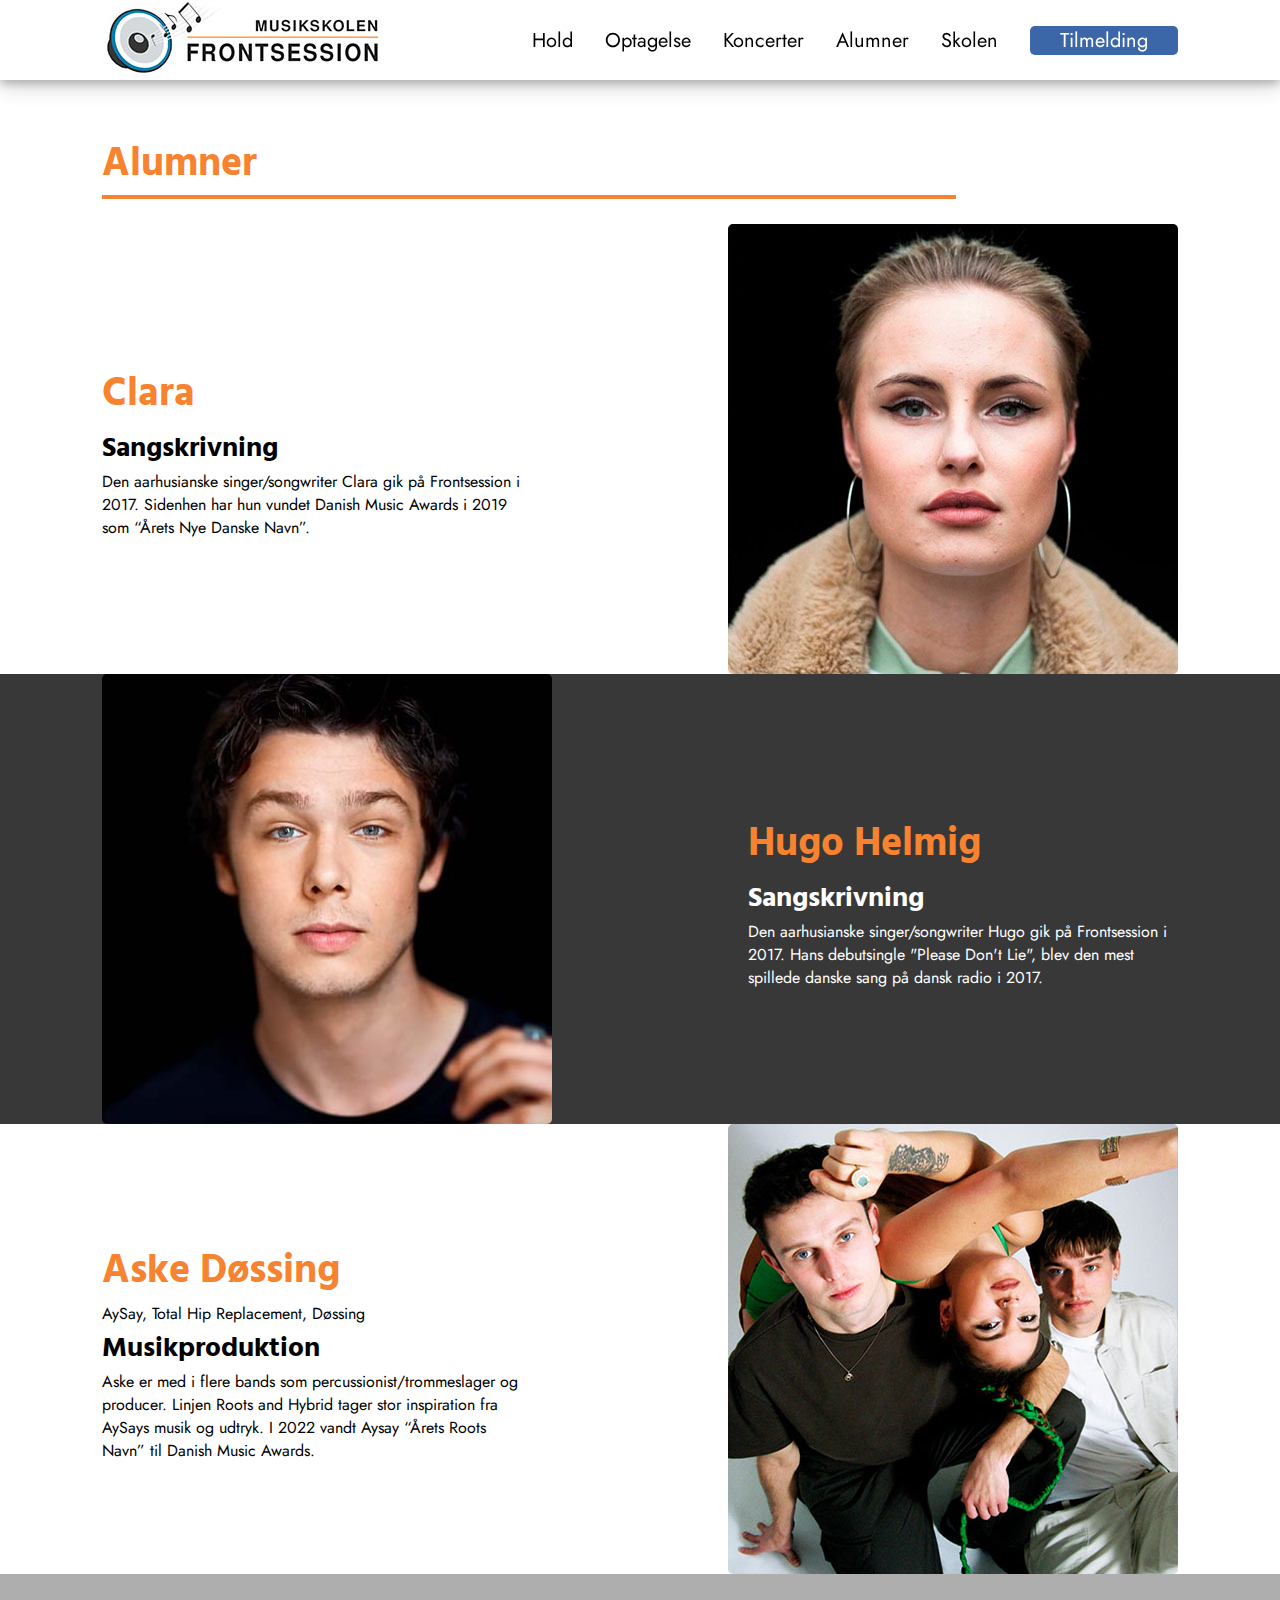
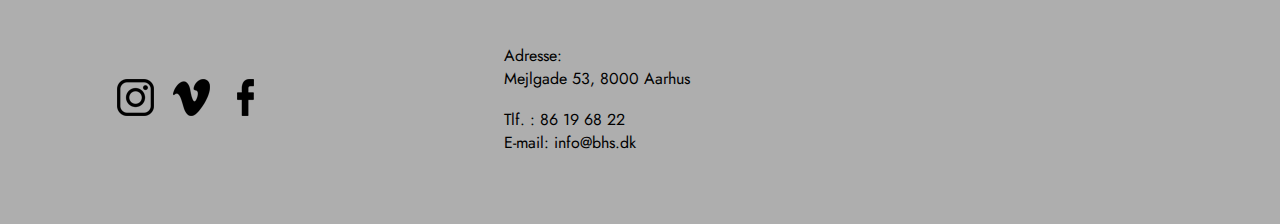
==== alumner.html @ 5cedc937 "Updatered alle billede "alt" navne" ====
<!DOCTYPE html>
<html lang="en">
<head>
    <meta charset="UTF-8">
    <meta http-equiv="X-UA-Compatible" content="IE=edge">
    <meta name="viewport" content="width=device-width, initial-scale=1.0">
    <title>Frontsession | Alumner</title>
    <link rel="stylesheet" href="styles.css">
    <link rel="stylesheet" href="stylesresponsive.css">
</head>
<body>
    <header>
        <!-- Computer header -->
        <div id="pcheader">
            <a href="index.html"><img class="logo" src="images/frontsession-logo-computer.jpg" alt="frontsession-logo-computer"></a>
            <nav>
                <a href="hold.html">Hold</a>
                <a href="optagelse.html">Optagelse</a>
                <a href="#">Koncerter</a>
                <a href="alumner.html">Alumner</a>
                <a href="skolen.html">Skolen</a>
                <a id="tilmeld" href="#">Tilmelding</a>
            </nav>
        </div>


        <!-- Mobil header -->
        
        <div id="mobilheader">
            <img src="images/frontsession-logo-mobil.jpg" alt="frontsession-logo-mobil">
            <a href="#"><img src="images/icons8-menu-rounded-50.png" alt="burger menu"></a>
        </div> 
    
    </header>

<main>
    <div class="overskrift">
        <h1>Alumner </h1>
        <div class="linje"></div>
    </div>

    <div class="alumner">
        <section class="tokolonner">
            <div class="text">
                <h2>Clara</h2>
                <h3>Sangskrivning</h3>
                <p>Den aarhusianske singer/songwriter Clara gik på Frontsession i 2017. Sidenhen har hun vundet Danish Music Awards i 2019 som “Årets Nye Danske Navn”.  </p>
            </div>

            <div class="image">
                <img class="bigpicnyheder" src="images/clara-frontsession.png" alt="Clara, Alumner fra Frontsession">
                <img class="medpicnyheder" src="images/clara-frontsession-medium.jpg" alt="Clara, Alumner fra Frontsession">
                <img class="smallpicnyheder" src="images/clara-frontsession-mobil.jpg" alt="Clara, Alumner fra Frontsession">
            </div>
        </section>


        <div class="bbgc">
            <section class="tokolonner">
                <div class="image">
                    <img class="bigpicnyheder" src="images/hugo-helmig-frontsession.png" alt="Hugo Helmig, Alumner fra Frontsession">
                    <img class="medpicnyheder" src="images/hugo-helmig-frontsession-medium.jpg" alt="Hugo Helmig, Alumner fra Frontsession">
                    <img class="smallpicnyheder" src="images/hugo-helmig-frontsession-mobil.jpg" alt="Hugo Helmig, Alumner fra Frontsession">
                </div>
                    
                <div class="text">
                    <h2>Hugo Helmig</h2>
                    <h3 id="hvid">Sangskrivning</h3>
                    <p>Den aarhusianske singer/songwriter Hugo gik på Frontsession i 2017. Hans debutsingle "Please Don't Lie", blev den mest spillede danske sang på dansk radio i 2017.</p>
                </div>
            </section>
        </div>


        <section class="tokolonner">
            <div class="text">
                <h2>Aske Døssing</h2>
                <p class="bandname">AySay, Total Hip Replacement, Døssing</p>
                <h3>Musikproduktion</h3>
                <p>Aske er med i flere bands som percussionist/trommeslager og producer. Linjen Roots and Hybrid tager stor inspiration fra AySays musik og udtryk. I 2022 vandt Aysay “Årets Roots Navn” til Danish Music Awards. </p>
            </div>

            <div class="image">
                <img class="bigpicnyheder" src="images/aske-døssing-frontsession.png" alt="Aske Døssing, Alumner fra Frontsession">
                <img class="medpicnyheder" src="images/aske-døssing-frontsession-medium.jpg" alt="Aske Døssing, Alumner fra Frontsession">
                <img class="smallpicnyheder" src="images/aske-døssing-frontsession-mobil.jpg" alt="Aske Døssing, Alumner fra Frontsession">
            </div>
        </section>
    </div>
</main>


<footer>
    <div class="trekolonner">
        <div>
            <a href="https://www.instagram.com/frontsession/?hl=en"><img src="images/instagram-logo.png" alt="Instagram"></a>
            <a href="https://vimeo.com/frontsession"><img src="images/vimeo-logo.png" alt="Vimoe"></a>
            <a href="https://www.facebook.com/frontsession/"><img src="images/facebook-logo.png" alt="Facebook"></a>
        </div>

        <div>
            <p>Adresse:</p>
            <p>Mejlgade 53, 8000 Aarhus</p>
            <br>
            <p>Tlf. : 86 19 68 22</p>
            <p>E-mail: info@bhs.dk</p>
        </div>

        <iframe src="https://www.google.com/maps/embed?pb=!1m18!1m12!1m3!1d2221.8342094801865!2d10.210678015946437!3d56.1599710806643!2m3!1f0!2f0!3f0!3m2!1i1024!2i768!4f13.1!3m3!1m2!1s0x464c3f97ae6e2883%3A0xd921f442997b44da!2sMusikskolen%20Frontsession!5e0!3m2!1sen!2sdk!4v1682060951171!5m2!1sen!2sdk" width="250" height="250" style="border:0;" allowfullscreen="" loading="lazy" referrerpolicy="no-referrer-when-downgrade"></iframe>
    </div>
</footer>
</body>
</html>
---- styles.css ----
@import url('https://fonts.googleapis.com/css2?family=Hind+Siliguri&family=Jost&display=swap');
*{
    padding: 0%;
    margin: 0%;
}


/******************************************** Header ********************************************/
header{
    width: 100%;
    display: flex;
    flex-direction: column;

    justify-content: center;

    background-color: white;
    box-shadow: 0 4px 8px 0 rgba(0, 0, 0, 0.2), 0 6px 20px 0 rgba(0, 0, 0, 0.19);
    position: fixed;
    top: 0;
    left: 0;
    z-index: 10000;
}

nav{
    display: flex;
    justify-content: space-between;
}

nav a{
    color: black; 
    font-family: 'Jost', sans-serif;
    text-decoration: none;
}

/******************************************** Landing ********************************************/

.landing{
    background-repeat: no-repeat;
    background-position: center;
    background-size: cover;
}

h1{
    font-family: 'Hind Siliguri', sans-serif;
}
h2{
    font-family: 'Hind Siliguri', sans-serif;
}
h3{
    color: #f78230;
    font-family: 'Hind Siliguri', sans-serif;
}
h4{
    font-family: 'Hind Siliguri', sans-serif;
}
p{
    font-family: 'Jost', sans-serif;

}

.landing .firekolonner section h3{
    font-family: 'Hind Siliguri', sans-serif;
}

.landing  .firekolonner section p{
    font-family: 'Jost', sans-serif;
}

.linje{
    background-color: #f78230;
    height: 4px;
}

.landing .firekolonner section{
    border-radius: 5px;
    background-color: rgba(24, 95, 145, 0.74);

    display: flex;
    flex-direction: column;
    justify-content: center;
    align-items: center;

    color: white;
}

.landing .firekolonner section div{
    margin-top: 5px;
    margin-bottom: 5px;
}


/******************************************** Hold ********************************************/
#pic1{
    background-image: url(images/Roots-og-hybrid.png);
    background-position: center;
    background-repeat: no-repeat;
    background-size: cover;
    display: flex;
    flex-direction: column;
    justify-content: space-between;
}
#pic2{
    background-image: url(images/jazzroom.png);
    background-position: center;
    background-repeat: no-repeat;
    background-size: cover;
    display: flex;
    flex-direction: column;
    justify-content: space-between;

}
#pic3{
    background-image: url(images/rnb.png);
    background-position: center;
    background-repeat: no-repeat;
    background-size: cover;
    display: flex;
    flex-direction: column;
    justify-content: space-between;

}
#pic4{
    background-image: url(images/indie.png);
    background-position: center;
    background-repeat: no-repeat;
    background-size: cover;
    display: flex;
    flex-direction: column;
    justify-content: space-between;

}
#pic5{
    background-image: url(images/jazzbeats.png);
    background-position: center;
    background-repeat: no-repeat;
    background-size: cover;
    display: flex;
    flex-direction: column;
    justify-content: space-between;

}
#pic6{
    background-image: url(images/Musikproduktion.png);
    background-position: center;
    background-repeat: no-repeat;
    background-size: cover;
    display: flex;
    flex-direction: column;
    justify-content: space-between;
}

.layout {
    display: flex;
    justify-content: space-between;
    width: 84%;
    margin: auto;
    
}

.layout section{
    border-radius:5px;
}

.layout section div { 
    display: flex;
    justify-content: end;
    align-items: end;
}
.layout section div h3 {
    color: #f78230;
    text-decoration: underline; 
    font-family: 'Hind Siliguri', sans-serif;
    text-align: right;
}

.bodytext {
    width: 84%;
    margin: auto;
}

.hold{
    width:84%;
    display: flex;
    justify-content: space-between;
    align-items: center;
    margin:auto;
}

.hold section{
    width:50%;
}

/******************************************** Footer ********************************************/
footer{
    background-color: #AEAEAE;

}


/******************************************** Layout ********************************************/

.firekolonner{
    width:84%;
    margin: auto;
    display: flex;
    justify-content: space-between;
    align-items: center;
    
}
.trekolonner{
    width:84%;
    margin: auto;
    display: flex;
    justify-content: space-between;
    align-items: center;
}
.tokolonner{
    width:84%;
    margin: auto;
    display: flex;
    justify-content: space-between;
}
.tokolonner section{
    width: 45%;
}

.bbgc{
    background-color: #383838;
    color: #F78230;
}
.bbgc p{
    color: white;
}



.overskrift{
    padding-left: 8%;
    width:66.666%;
    color: #f78230;
}
.overskrift2{
    width:86.666%;
    color: #f78230;
}

.arrows{
    display: flex;
    width: 65%;
    justify-content: space-between;
    margin: auto;
}
.arrows p{
    color: #3b67a8;
}

img{
    border-radius: 5px;
}
iframe{
    border-radius: 5px;
}
a{
    text-decoration: none;
}

#video{
    display: flex;
    flex-direction: column;
    align-items: center;
    width: 84%;
    margin:auto;
}

#knap{
    background-color: #3b67a8;
    border-radius: 5px;

    color: white;
    font-family: 'Jost', sans-serif;
    text-decoration: none;

    margin: 50px 0px 50px 0px;
}

ul {
    padding-left: 25px;
    font-family: 'Jost', sans-serif;
    
}
#tm{
    color: white;
    text-decoration: underline;
}
.feed{
    margin: auto;
    display: flex;
    justify-content: space-between;
    align-items: center;
}

p a {
    text-decoration: underline;
    color: white;
}

/******************************************** alumner ********************************************/

/* Main styles */


.alumner h2 {
	color: #f78230;
}
.alumner h3 {
	color: black;
}
#hvid{
    color: white;
}
#bandname{
    color: #f78230;
}

.alumner section{
    display:flex;
    justify-content: space-between;
    align-items: center;
}
/*********** Undervisere **********/
.undervisere{
    width: 84%;
    margin: auto;
}
---- stylesresponsive.css ----
/* Computer */
@media screen and (min-width:1450px){
    
    .spacetop{
        padding-top: 75px;
    }
    .spacebottom{
        padding-bottom: 75px;
    }
    footer a{
        margin-left:15px;
    }
    #insta{
        width:38px;
        height: 38px;
    }
    .overskrift2{
        margin-bottom:25px;
    }
    #bandname{
        margin-bottom: 50px;
    }
    .name{
        margin-bottom: 35px;
    }
    .overskrift{
        padding-top:50px;
        padding-bottom: 25px;
    }




    /* Header */
    main{
        margin-top: 100px;
    }

    #pcheader{
        display: flex;
        justify-content: space-between;
        align-items: center;
        margin: auto;
    }
    #mobilheader{
        display: none;
    }
    header{
        height:100px;
    }

    #tilmeld{
        background-color: #3b67a8;
        color: white;
        padding: 10px 30px 10px 30px;
        border-radius:5px;
    }

    nav{
        width: 50%;
        align-items: center;
    }
    nav a{
        font-size: 24px;
    }

    #pcheader{
        width: 84%;
    }



    /* Landing */
    .landing{
    height: 550px;
    }

    h1{
        font-size: 48px;
    }
    h2{
        font-size: 48px;
    }
    h3{
        font-size: 36px;
    }
    h4{
        font-size: 36px;
    }
    p{
        font-size: 24px;
    }

    .landing .firekolonner a section h3{
        font-size: 36px;
    }

    .landing  .firekolonner a section p{
        font-size: 24pt;
    }

    .landing .firekolonner a section{
        height: 400px;
        width: 300px;
    }
    
    .landing .firekolonner a section div{
        width: 250px;
    }

    .landing{
        background-image: url(images/339776320_598823578856700_3778013078219898664_n.jpg);
    }
    .landing .firekolonner{
        height: 550px;
    }



    /* Hold */
    .layout section{
        width: 400px;
        height:400px;
        
    }

    .layout section div { 
        width: 380px;
        height: 380px;
    }

    .layout section div h3 {
        font-size: 36px;
    }


    /* Instagram */
    .feed{
        width:65%;
    }
    .arrows p{
        font-size: 24px;
        transform: scale(2);
        padding-top: 10px;
        padding-bottom: 13px;
    }
    


    /* styling */
    #knap{
        padding: 20px 50px 20px 50px;

        font-size: 24px;
    }

    ul{
        font-size: 24px;
    }

    /* Alumner */
    
    .text{
        width: 40%;
    }

    /* Nyheder */
    .trekolonner section{
        width: 400px;
        }

    .bigpicnyheder{
        display: block;
    }
    .medpicnyheder{
        display: none;
    }
    .smallpicnyheder{
        display: none;
    }
}

@media screen and (max-width:1450px){
    .spacetop{
        padding-top: 75px;
    }
    .spacebottom{
        padding-bottom: 75px;
    }
    footer a{
        margin-left:15px;
    }
    #insta{
        width:38px;
        height: 38px;
    }
    .overskrift2{
        margin-bottom:25px;
    }
    #bandname{
        margin-bottom: 50px;
    }
    .name{
        margin-bottom: 35px;
    }
    .overskrift{
        padding-top:50px;
        padding-bottom: 25px;
    }

    /* Header */
    main{
        margin-top: 80px;
    }

    #pcheader{
        display: flex;
        justify-content: space-between;
        align-items: center;
        margin: auto;
    }
    #mobilheader{
        display: none;
    }
    header{
        height:80px;
    }

    #tilmeld{
        background-color: #3b67a8;
        color: white;
        padding: 0px 30px 0px 30px;
        border-radius:5px;
    }
    

    nav{
        width: 60%;
    }
    nav a{
        font-size: 20px;
    }

    #pcheader{
        width: 84%;
    }

/*********** Landing **********/

    h1{
        font-size: 40px;
    }
    h2{
        font-size: 40px;
    }
    h3{
        font-size: 28px;
    }
    h4{
        font-size: 28px;
    }
    p{
        font-size: 16px;
    }

    .landing .firekolonner a section h3{
        font-size: 28px;
    }

    .landing  .firekolonner a section p{
        font-size: 16pt;
    }

    .landing .firekolonner a section{
        height: 350px;
        width: 225px;
    }
    
    .landing .firekolonner a section div{
        width: 175px;
    }
    .landing{
        background-image: url(images/339776320_598823578856700_3778013078219898664_n.jpg);
    }

    .landing .firekolonner{
        height: 550px;
    }

    /* Nyheder */
    .trekolonner section{
        width: 300px;
        }

    /* Alumner */
    .bigpicnyheder{
        display: none;
    }

    .medpicnyheder{
        display: block;
    }

    .smallpicnyheder{
        display: none;
    }

    .text{
        width: 40%;
    }

    /* Instagram */
    .feed{
        width:75%;
    }

    .feed img{
        width:250px;
    }

    .arrows p{
        font-size: 16px;
        transform: scale(2);
        padding-top: 10px;
        padding-bottom: 13px;
    }

    .arrows{
        width: 75%;
    }
        
    /* Hold */
    .layout section{
        width: 300px;
        height:400px;
    }

    .layout section div { 
        width: 280px;
        height: 380px;
    }

    .layout section div h3 {
        font-size: 36px;
    }



    video{
        width: 720px;
        height: 405px;
    }

    /* styling */
    #knap{
        padding: 20px 50px 20px 50px;

        font-size: 16px;
    }
}


@media screen and (max-width:1080px){
    .spacetop{
        padding-top: 75px;
    }
    .spacebottom{
        padding-bottom: 75px;
    }
    footer a{
        margin-left:15px;
    }
    #insta{
        width:38px;
        height: 38px;
    }
    .overskrift2{
        margin-bottom:25px;
    }
    #bandname{
        margin-bottom: 50px;
    }
    .name{
        margin-bottom: 35px;
    }
    .overskrift{
        padding-top:50px;
        padding-bottom: 25px;
    }
    .textspace{
        margin-bottom: 50px
    }


    /***********Header **********/
    #pcheader{
        display: none;
    }

    #mobilheader{
        display: flex;
        justify-content: space-between;
        align-items: center;
        margin: 0px 50px 0px 50px ;
    }

    header{
        height:64px;
    }
    main{
        margin-top:64px
    }

    /* Landing */
    h1{
        font-size: 30px;
        }
    h2{
        font-size: 30px;
    }
    h3{
        font-size: 18px;
    }
    h4{
        font-size: 18px;
    }
    p{
        font-size: 16px;
    }

    .landing .firekolonner a section h3{
        font-size: 24px;
    }

    .landing  .firekolonner a section p{
        font-size: 16pt;
    }

    
    .landing .firekolonner a{
        height:150px;
        width: 100%; 
    }
    .landing .firekolonner a section{
        height:150px;
        width: 100%;
    }
    .landing .firekolonner a section div{
        width: 200px;
        margin-top: 5px;
        margin-bottom: 5px;
    }

    .landing{
        background-image: url(images/339776320_598823578856700_3778013078219898664_n.jpg);
    }
    .landing .firekolonner{
        height:675px;
        flex-direction: column;
        padding-top: 5%;
        padding-bottom: 5%;
    }


    /* Nyheder */
    .trekolonner{
        flex-direction: column;
    
    }

    /* Instagram */
    .remove{
        display: none;
    }

    .feed{
        width: 100%;
        justify-content: center;
    }

    /* Undervisere */
    .firekolonner{
        flex-direction: column;
    
    }

    /* Alumner */
    .tokolonner{
        flex-direction: column-reverse;
    }
    .reverse{
        flex-direction: column;
    }

    .bigpicnyheder{
        display: none;
    }

    .medpicnyheder{
        display: none;
    }
    .smallpicnyheder{
        display: block;
    }
    .text{
        width: 300px;
    }


    .overskrift{
        width: 85%;
    }
    .tokolonner section{
        width: 100%;
    }

.firekolonner{
    flex-wrap: wrap;
}

.firekolonner section img{
    width: 100%;
    height:auto;
}
.firekolonner section{
    width: 48%;
    height:auto;
}

.undervisere{
    flex-direction: row;
    margin: auto;
}
/* Hold */


.layout{
    flex-direction: column;
}
.layout section{
        width: 100%;
        height:200px;
        margin-bottom:5px;
    }

    .layout section div { 
        width: 94%;
        height: 380px;
    }

    .layout section div h3 {
        font-size: 30px;
    }



    /* fag */
    video{
        width: 100%;
        height: auto;
    }

    .smallpicnyheder{
        width:100%;
        height: auto;
    }
    .hold{
        flex-direction: column-reverse;
    }
    .hold section{
        width:100%;
    }

}
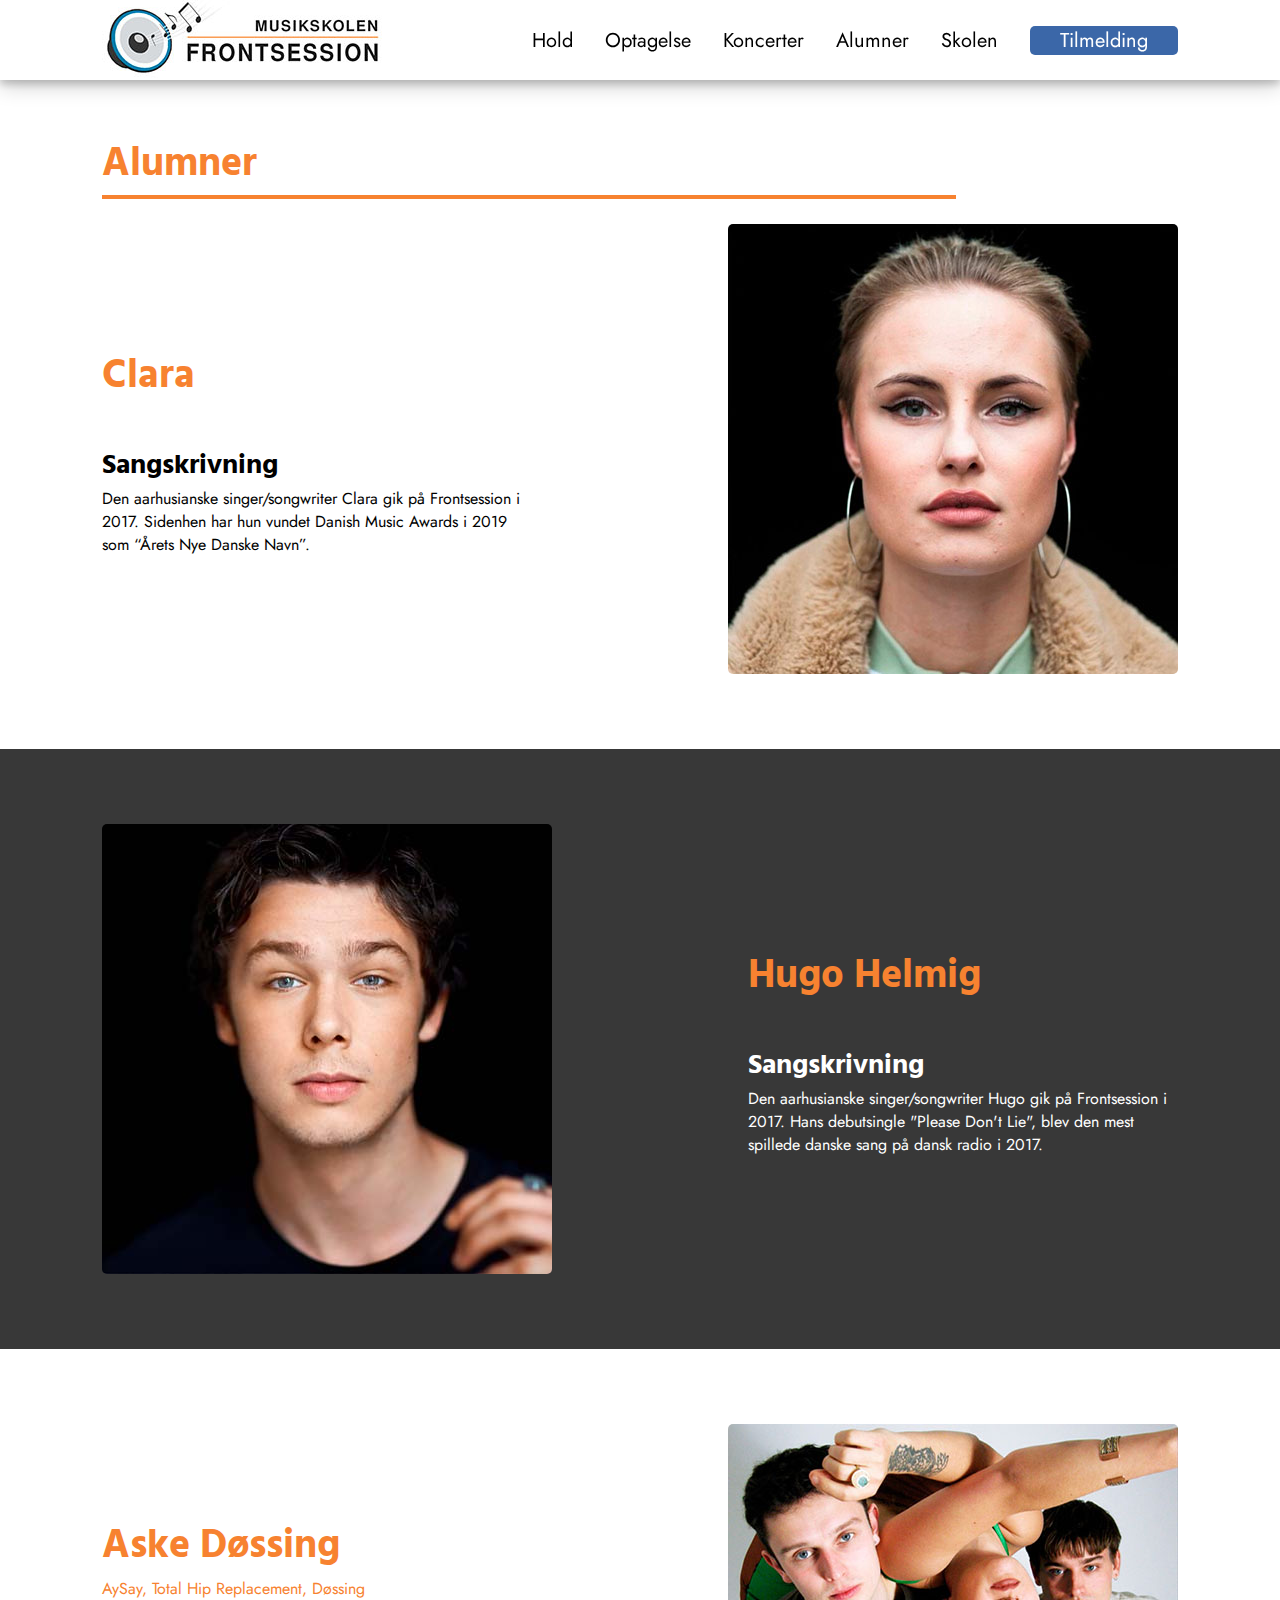
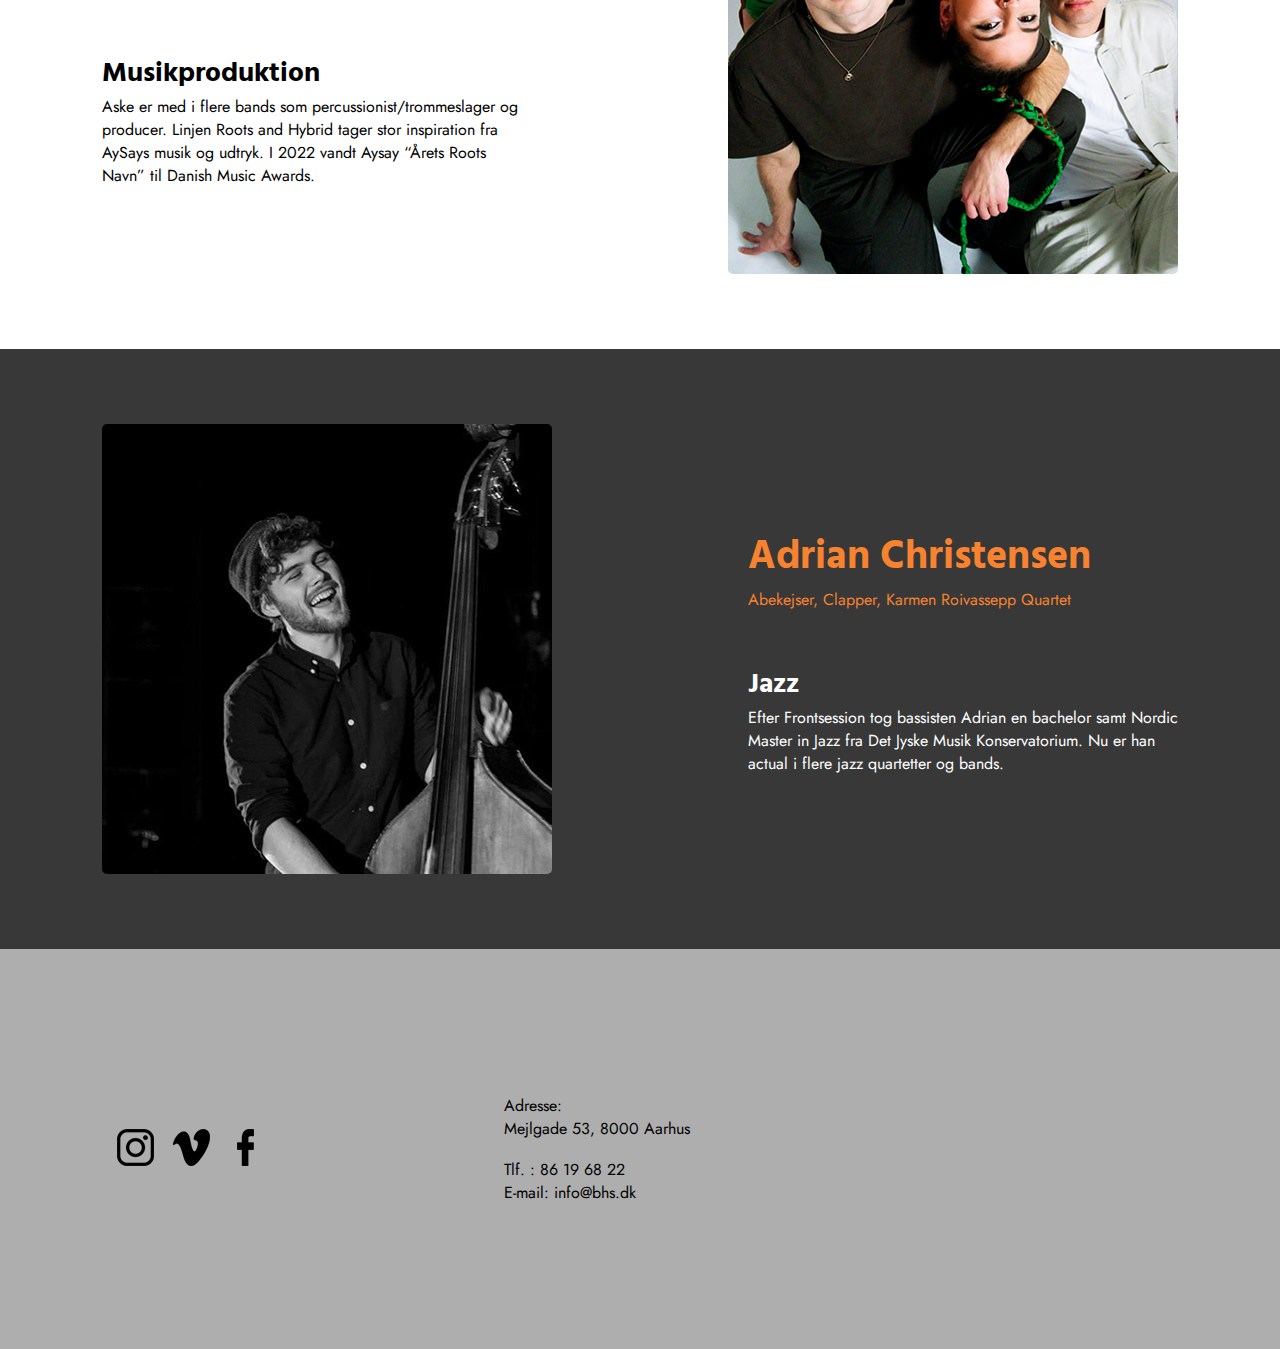
==== commit 6ad8f461: "Merge branch 'links'" ====
--- a/alumner.html
+++ b/alumner.html
@@ -27,8 +27,8 @@
         <!-- Mobil header -->
         
         <div id="mobilheader">
-            <img src="images/frontsession-logo-mobil.jpg" alt="frontsession-logo-mobil">
-            <a href="#"><img src="images/icons8-menu-rounded-50.png" alt="burger menu"></a>
+            <a href="index.html"><img src="images/frontsession-logo-mobil.jpg" alt="frontsession-logo-mobil"></a>
+            <a href="menu.html"><img src="images/icons8-menu-rounded-50.png" alt="burger menu"></a>
         </div> 
     
     </header>
@@ -40,14 +40,14 @@
     </div>
 
     <div class="alumner">
-        <section class="tokolonner">
+        <section class="tokolonner spacebottom">
             <div class="text">
-                <h2>Clara</h2>
+                <h2 class="name">Clara</h2>
                 <h3>Sangskrivning</h3>
                 <p>Den aarhusianske singer/songwriter Clara gik på Frontsession i 2017. Sidenhen har hun vundet Danish Music Awards i 2019 som “Årets Nye Danske Navn”.  </p>
             </div>
 
-            <div class="image">
+            <div>
                 <img class="bigpicnyheder" src="images/clara-frontsession.png" alt="Clara, Alumner fra Frontsession">
                 <img class="medpicnyheder" src="images/clara-frontsession-medium.jpg" alt="Clara, Alumner fra Frontsession">
                 <img class="smallpicnyheder" src="images/clara-frontsession-mobil.jpg" alt="Clara, Alumner fra Frontsession">
@@ -55,43 +55,63 @@
         </section>
 
 
-        <div class="bbgc">
-            <section class="tokolonner">
-                <div class="image">
+        <div class="bbgc spacetop spacebottom">
+            <section class="tokolonner reverse">
+                <div>
                     <img class="bigpicnyheder" src="images/hugo-helmig-frontsession.png" alt="Hugo Helmig, Alumner fra Frontsession">
                     <img class="medpicnyheder" src="images/hugo-helmig-frontsession-medium.jpg" alt="Hugo Helmig, Alumner fra Frontsession">
                     <img class="smallpicnyheder" src="images/hugo-helmig-frontsession-mobil.jpg" alt="Hugo Helmig, Alumner fra Frontsession">
                 </div>
                     
                 <div class="text">
-                    <h2>Hugo Helmig</h2>
-                    <h3 id="hvid">Sangskrivning</h3>
+                    <h2 class="name">Hugo Helmig</h2>
+                    <h3 id="hvid">Sangskrivning</h3> <!--Id'et burde have været en class men fordi den nedenunder ikke kunne bruge classen bliver dette også til et id -->
                     <p>Den aarhusianske singer/songwriter Hugo gik på Frontsession i 2017. Hans debutsingle "Please Don't Lie", blev den mest spillede danske sang på dansk radio i 2017.</p>
                 </div>
             </section>
         </div>
 
 
-        <section class="tokolonner">
+
+        <section class="tokolonner spacetop spacebottom">
             <div class="text">
                 <h2>Aske Døssing</h2>
-                <p class="bandname">AySay, Total Hip Replacement, Døssing</p>
+                <p id="bandname">AySay, Total Hip Replacement, Døssing</p>
                 <h3>Musikproduktion</h3>
                 <p>Aske er med i flere bands som percussionist/trommeslager og producer. Linjen Roots and Hybrid tager stor inspiration fra AySays musik og udtryk. I 2022 vandt Aysay “Årets Roots Navn” til Danish Music Awards. </p>
             </div>
 
-            <div class="image">
+            <div>
                 <img class="bigpicnyheder" src="images/aske-døssing-frontsession.png" alt="Aske Døssing, Alumner fra Frontsession">
                 <img class="medpicnyheder" src="images/aske-døssing-frontsession-medium.jpg" alt="Aske Døssing, Alumner fra Frontsession">
                 <img class="smallpicnyheder" src="images/aske-døssing-frontsession-mobil.jpg" alt="Aske Døssing, Alumner fra Frontsession">
             </div>
         </section>
+
+
+
+        <div class="bbgc spacetop spacebottom">
+            <section class="tokolonner reverse">
+                <div>
+                    <img class="bigpicnyheder" src="images/adrian-christensen-frontsession.jpg" alt="">
+                    <img class="medpicnyheder" src="images/adrian-christensen-frontsession-medium.jpg" alt="">
+                    <img class="smallpicnyheder" src="images/adrian-christensen-frontsession-mobil.jpg" alt="">
+                </div>
+                    
+                <div class="text">
+                    <h2>Adrian Christensen</h2>
+                <p id="bandname">Abekejser, Clapper, Karmen Roivassepp Quartet</p><!--Id'et burde have været en class men baggrunden går ind og overskrider farven og vil ikke lade vær -->
+                <h3 id="hvid">Jazz</h3> <!--Id'et burde have været en class men det virker kun som id -->
+                <p>Efter Frontsession tog bassisten Adrian en bachelor samt Nordic Master in Jazz fra Det Jyske Musik Konservatorium. Nu er han actual i flere jazz quartetter og bands.</p>
+                </div>
+            </section>
+        </div>
     </div>
 </main>
 
 
 <footer>
-    <div class="trekolonner">
+    <div class="trekolonner spacetop spacebottom">
         <div>
             <a href="https://www.instagram.com/frontsession/?hl=en"><img src="images/instagram-logo.png" alt="Instagram"></a>
             <a href="https://vimeo.com/frontsession"><img src="images/vimeo-logo.png" alt="Vimoe"></a>
@@ -106,7 +126,7 @@
             <p>E-mail: info@bhs.dk</p>
         </div>
 
-        <iframe src="https://www.google.com/maps/embed?pb=!1m18!1m12!1m3!1d2221.8342094801865!2d10.210678015946437!3d56.1599710806643!2m3!1f0!2f0!3f0!3m2!1i1024!2i768!4f13.1!3m3!1m2!1s0x464c3f97ae6e2883%3A0xd921f442997b44da!2sMusikskolen%20Frontsession!5e0!3m2!1sen!2sdk!4v1682060951171!5m2!1sen!2sdk" width="250" height="250" style="border:0;" allowfullscreen="" loading="lazy" referrerpolicy="no-referrer-when-downgrade"></iframe>
+        <iframe class="remove" src="https://www.google.com/maps/embed?pb=!1m18!1m12!1m3!1d2221.8342094801865!2d10.210678015946437!3d56.1599710806643!2m3!1f0!2f0!3f0!3m2!1i1024!2i768!4f13.1!3m3!1m2!1s0x464c3f97ae6e2883%3A0xd921f442997b44da!2sMusikskolen%20Frontsession!5e0!3m2!1sen!2sdk!4v1682060951171!5m2!1sen!2sdk" width="250" height="250" style="border:0;" allowfullscreen="" loading="lazy" referrerpolicy="no-referrer-when-downgrade"></iframe>
     </div>
 </footer>
 </body>
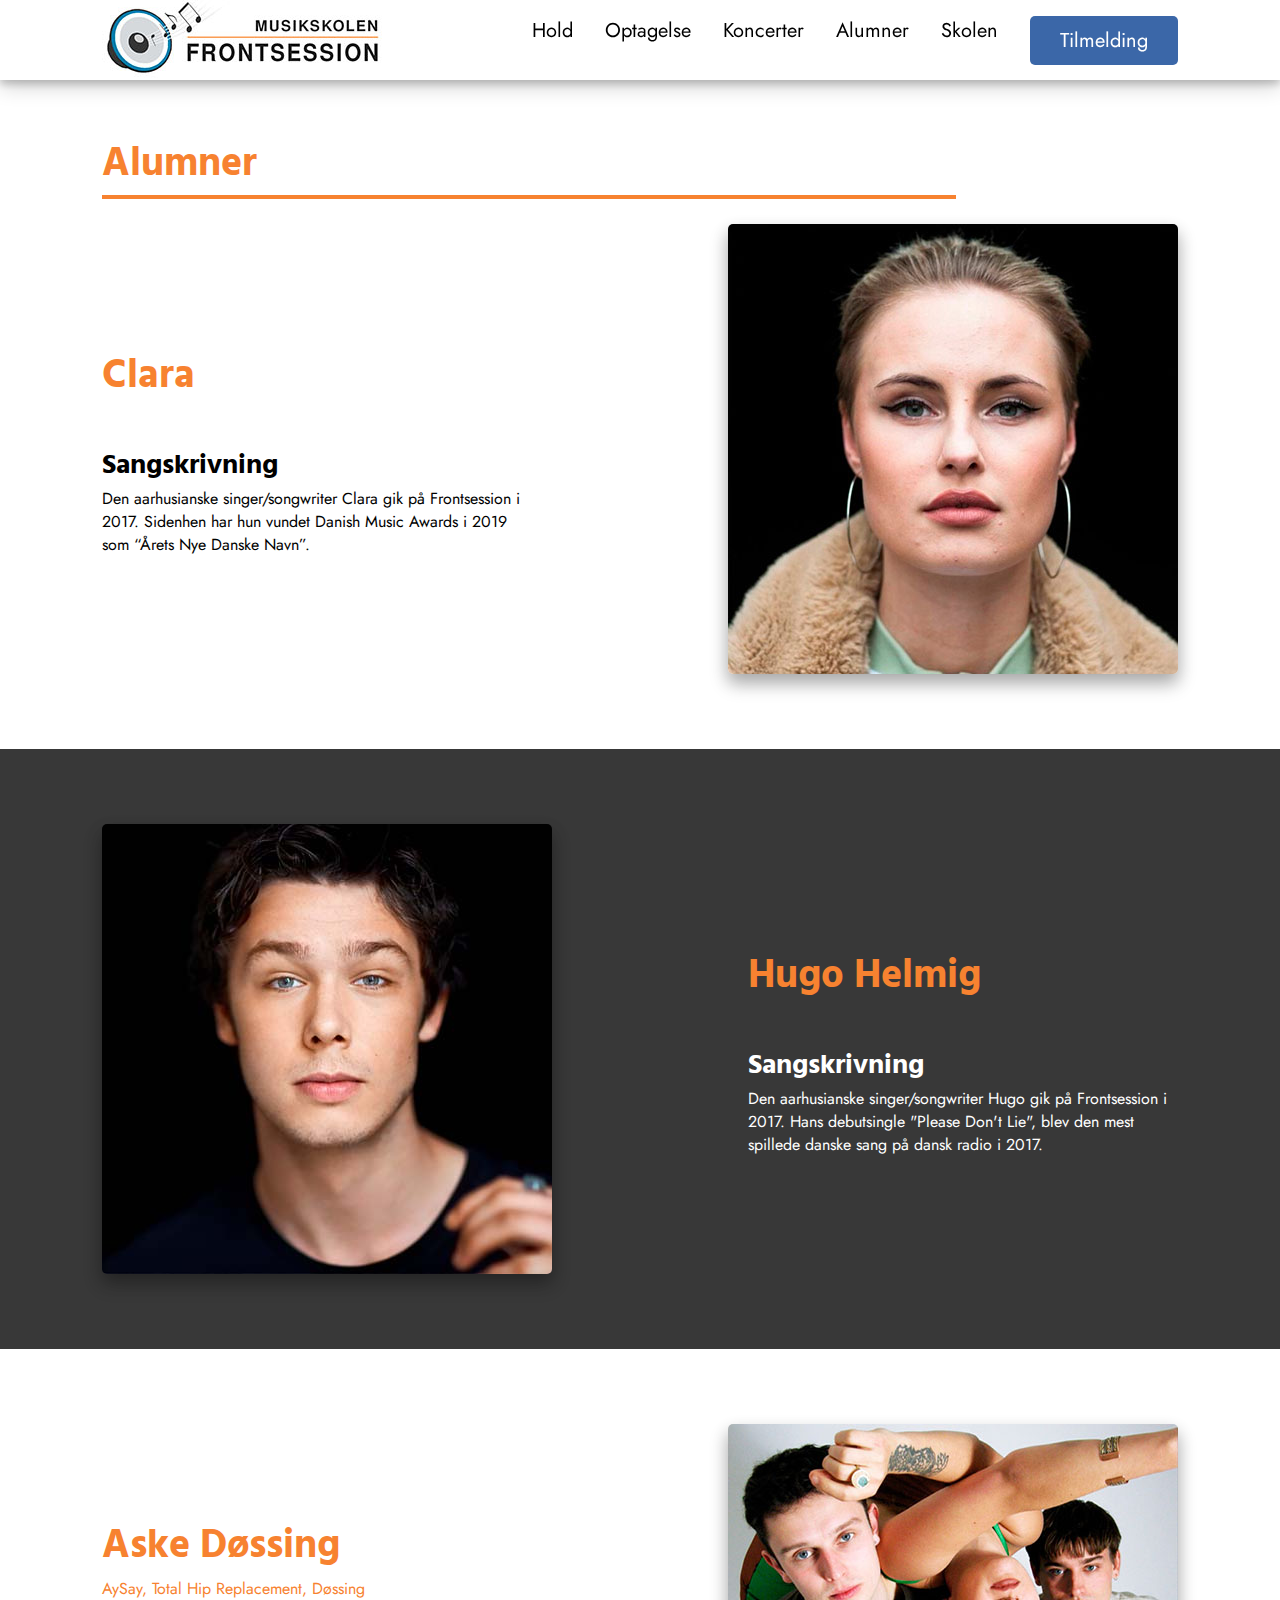
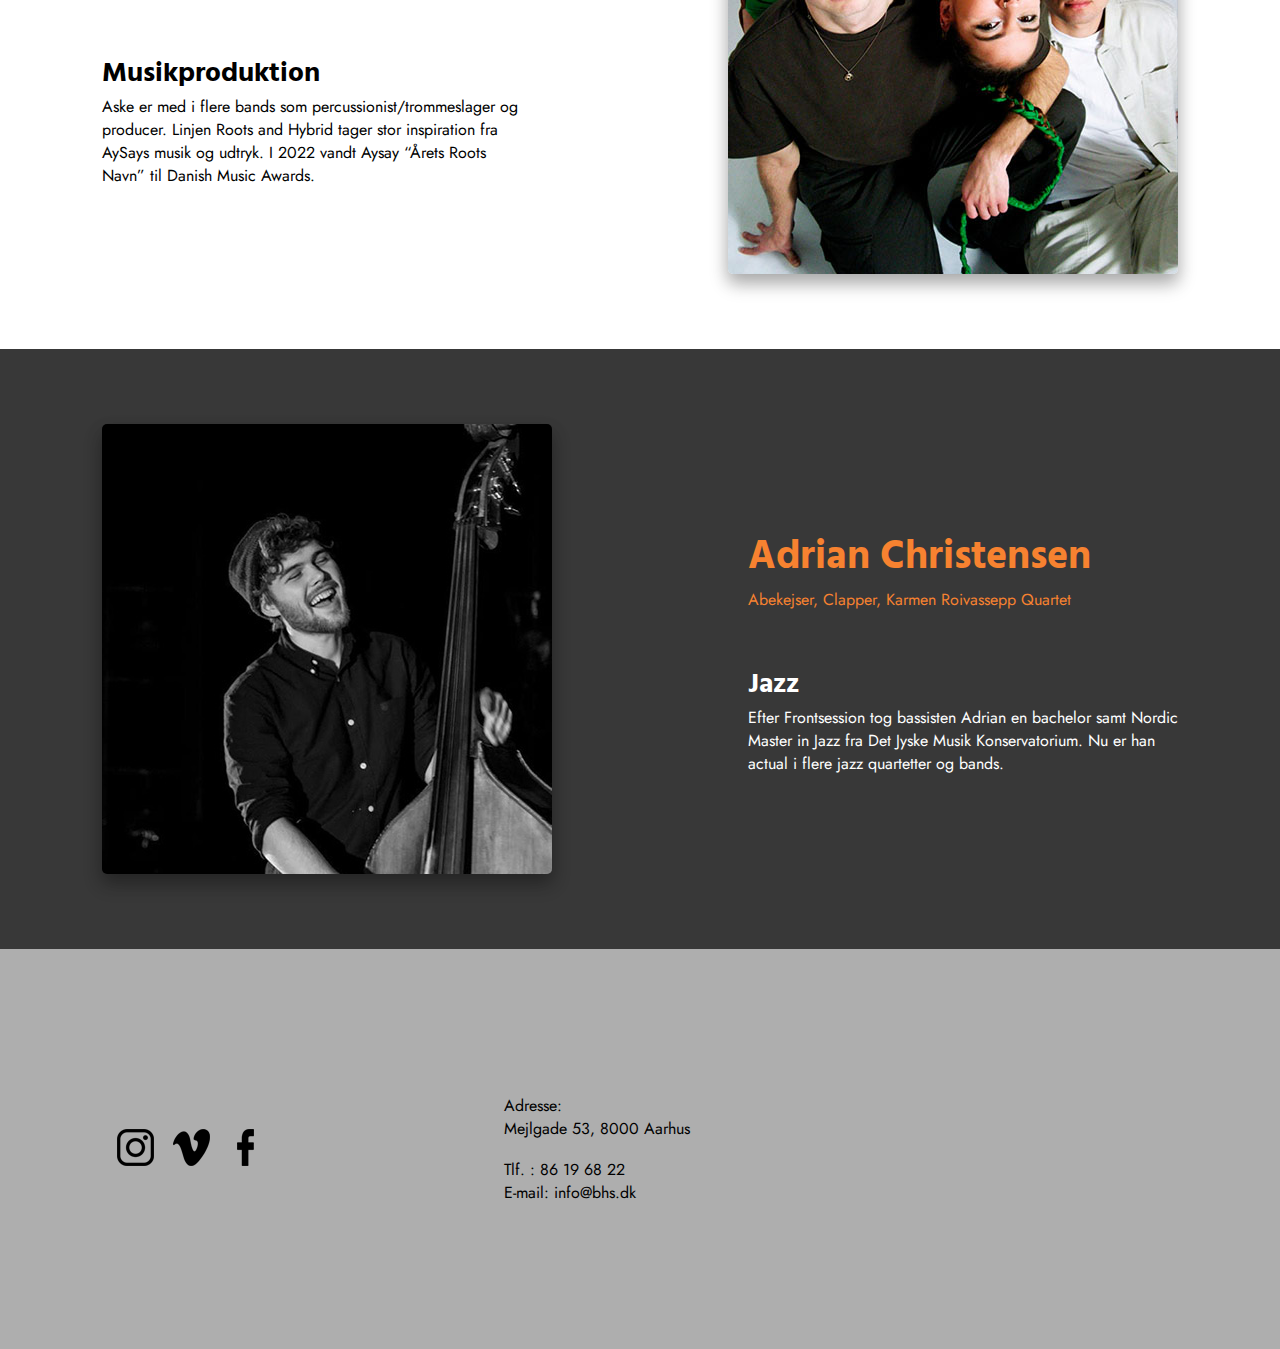
==== commit 61512a99: "done with transitions and hover effects" ====
--- a/alumner.html
+++ b/alumner.html
@@ -48,8 +48,8 @@
             </div>
 
             <div>
-                <img class="bigpicnyheder" src="images/clara-frontsession.png" alt="Clara, Alumner fra Frontsession">
-                <img class="medpicnyheder" src="images/clara-frontsession-medium.jpg" alt="Clara, Alumner fra Frontsession">
+                <img class="bigpicnyheder dropshadow" src="images/clara-frontsession.png" alt="Clara, Alumner fra Frontsession">
+                <img class="medpicnyheder dropshadow" src="images/clara-frontsession-medium.jpg" alt="Clara, Alumner fra Frontsession">
                 <img class="smallpicnyheder" src="images/clara-frontsession-mobil.jpg" alt="Clara, Alumner fra Frontsession">
             </div>
         </section>
@@ -58,8 +58,8 @@
         <div class="bbgc spacetop spacebottom">
             <section class="tokolonner reverse">
                 <div>
-                    <img class="bigpicnyheder" src="images/hugo-helmig-frontsession.png" alt="Hugo Helmig, Alumner fra Frontsession">
-                    <img class="medpicnyheder" src="images/hugo-helmig-frontsession-medium.jpg" alt="Hugo Helmig, Alumner fra Frontsession">
+                    <img class="bigpicnyheder dropshadow" src="images/hugo-helmig-frontsession.png" alt="Hugo Helmig, Alumner fra Frontsession">
+                    <img class="medpicnyheder dropshadow" src="images/hugo-helmig-frontsession-medium.jpg" alt="Hugo Helmig, Alumner fra Frontsession">
                     <img class="smallpicnyheder" src="images/hugo-helmig-frontsession-mobil.jpg" alt="Hugo Helmig, Alumner fra Frontsession">
                 </div>
                     
@@ -82,8 +82,8 @@
             </div>
 
             <div>
-                <img class="bigpicnyheder" src="images/aske-døssing-frontsession.png" alt="Aske Døssing, Alumner fra Frontsession">
-                <img class="medpicnyheder" src="images/aske-døssing-frontsession-medium.jpg" alt="Aske Døssing, Alumner fra Frontsession">
+                <img class="bigpicnyheder dropshadow" src="images/aske-døssing-frontsession.png" alt="Aske Døssing, Alumner fra Frontsession">
+                <img class="medpicnyheder dropshadow" src="images/aske-døssing-frontsession-medium.jpg" alt="Aske Døssing, Alumner fra Frontsession">
                 <img class="smallpicnyheder" src="images/aske-døssing-frontsession-mobil.jpg" alt="Aske Døssing, Alumner fra Frontsession">
             </div>
         </section>
@@ -93,8 +93,8 @@
         <div class="bbgc spacetop spacebottom">
             <section class="tokolonner reverse">
                 <div>
-                    <img class="bigpicnyheder" src="images/adrian-christensen-frontsession.jpg" alt="">
-                    <img class="medpicnyheder" src="images/adrian-christensen-frontsession-medium.jpg" alt="">
+                    <img class="bigpicnyheder dropshadow" src="images/adrian-christensen-frontsession.jpg" alt="">
+                    <img class="medpicnyheder dropshadow" src="images/adrian-christensen-frontsession-medium.jpg" alt="">
                     <img class="smallpicnyheder" src="images/adrian-christensen-frontsession-mobil.jpg" alt="">
                 </div>
                     
--- a/styles.css
+++ b/styles.css
@@ -30,6 +30,13 @@
     color: black; 
     font-family: 'Jost', sans-serif;
     text-decoration: none;
+
+    transition: 0.5s;
+}
+
+nav a:hover{
+    color: #f78230;
+    
 }
 
 /******************************************** Landing ********************************************/
@@ -81,7 +88,15 @@
     align-items: center;
 
     color: white;
-}
+
+    transition: 0.5s;
+}
+
+.landing .firekolonner section:hover{
+    transform:scale(1.05);
+    filter: brightness(1.2);
+}
+
 
 .landing .firekolonner section div{
     margin-top: 5px;
@@ -154,11 +169,16 @@
     justify-content: space-between;
     width: 84%;
     margin: auto;
+}
+
+.layout section{
+    border-radius:5px; 
     
-}
-
-.layout section{
-    border-radius:5px;
+    transition: 0.5s;
+}
+.layout section:hover{
+    transform:scale(1.05);
+    filter: brightness(1.4);
 }
 
 .layout section div { 
@@ -224,6 +244,15 @@
     width: 45%;
 }
 
+.tokolonner a{
+    transition: 0.5s;
+}
+
+.tokolonner a:hover{
+    color: #F78230;
+    text-decoration: underline;
+}
+
 .bbgc{
     background-color: #383838;
     color: #F78230;
@@ -257,6 +286,12 @@
 img{
     border-radius: 5px;
 }
+
+.dropshadow{
+    box-shadow: 0 8px 16px 0 rgba(0, 0, 0, 0.2), 0 10px 20px 0 rgba(0, 0, 0, 0.19);
+}
+
+
 iframe{
     border-radius: 5px;
 }
@@ -291,7 +326,15 @@
 #tm{
     color: white;
     text-decoration: underline;
-}
+
+    transition: 0.5s;
+}
+
+#tm:hover{
+    color: #F78230;
+    text-decoration: underline;
+}
+
 .feed{
     margin: auto;
     display: flex;
--- a/stylesresponsive.css
+++ b/stylesresponsive.css
@@ -53,7 +53,13 @@
         background-color: #3b67a8;
         color: white;
         padding: 10px 30px 10px 30px;
-        border-radius:5px;
+        border-radius:5px; 
+        
+        transition: 0.5s;
+    }
+
+    #tilmeld:hover{
+        background-color: #F78230;
     }
 
     nav{
@@ -152,6 +158,12 @@
         padding: 20px 50px 20px 50px;
 
         font-size: 24px;
+        
+        transition: 0.5s;
+    }
+
+    #knap:hover{
+        background-color: #F78230;
     }
 
     ul{
@@ -229,8 +241,14 @@
     #tilmeld{
         background-color: #3b67a8;
         color: white;
-        padding: 0px 30px 0px 30px;
+        padding: 10px 30px 10px 30px;
         border-radius:5px;
+
+        transition: 0.5s;
+    }
+
+    #tilmeld:hover{
+        background-color: #F78230;
     }
     
 
@@ -356,6 +374,12 @@
         padding: 20px 50px 20px 50px;
 
         font-size: 16px;
+
+        transition: 0.5s;
+    }
+
+    #knap:hover{
+        background-color: #F78230;
     }
 }
 
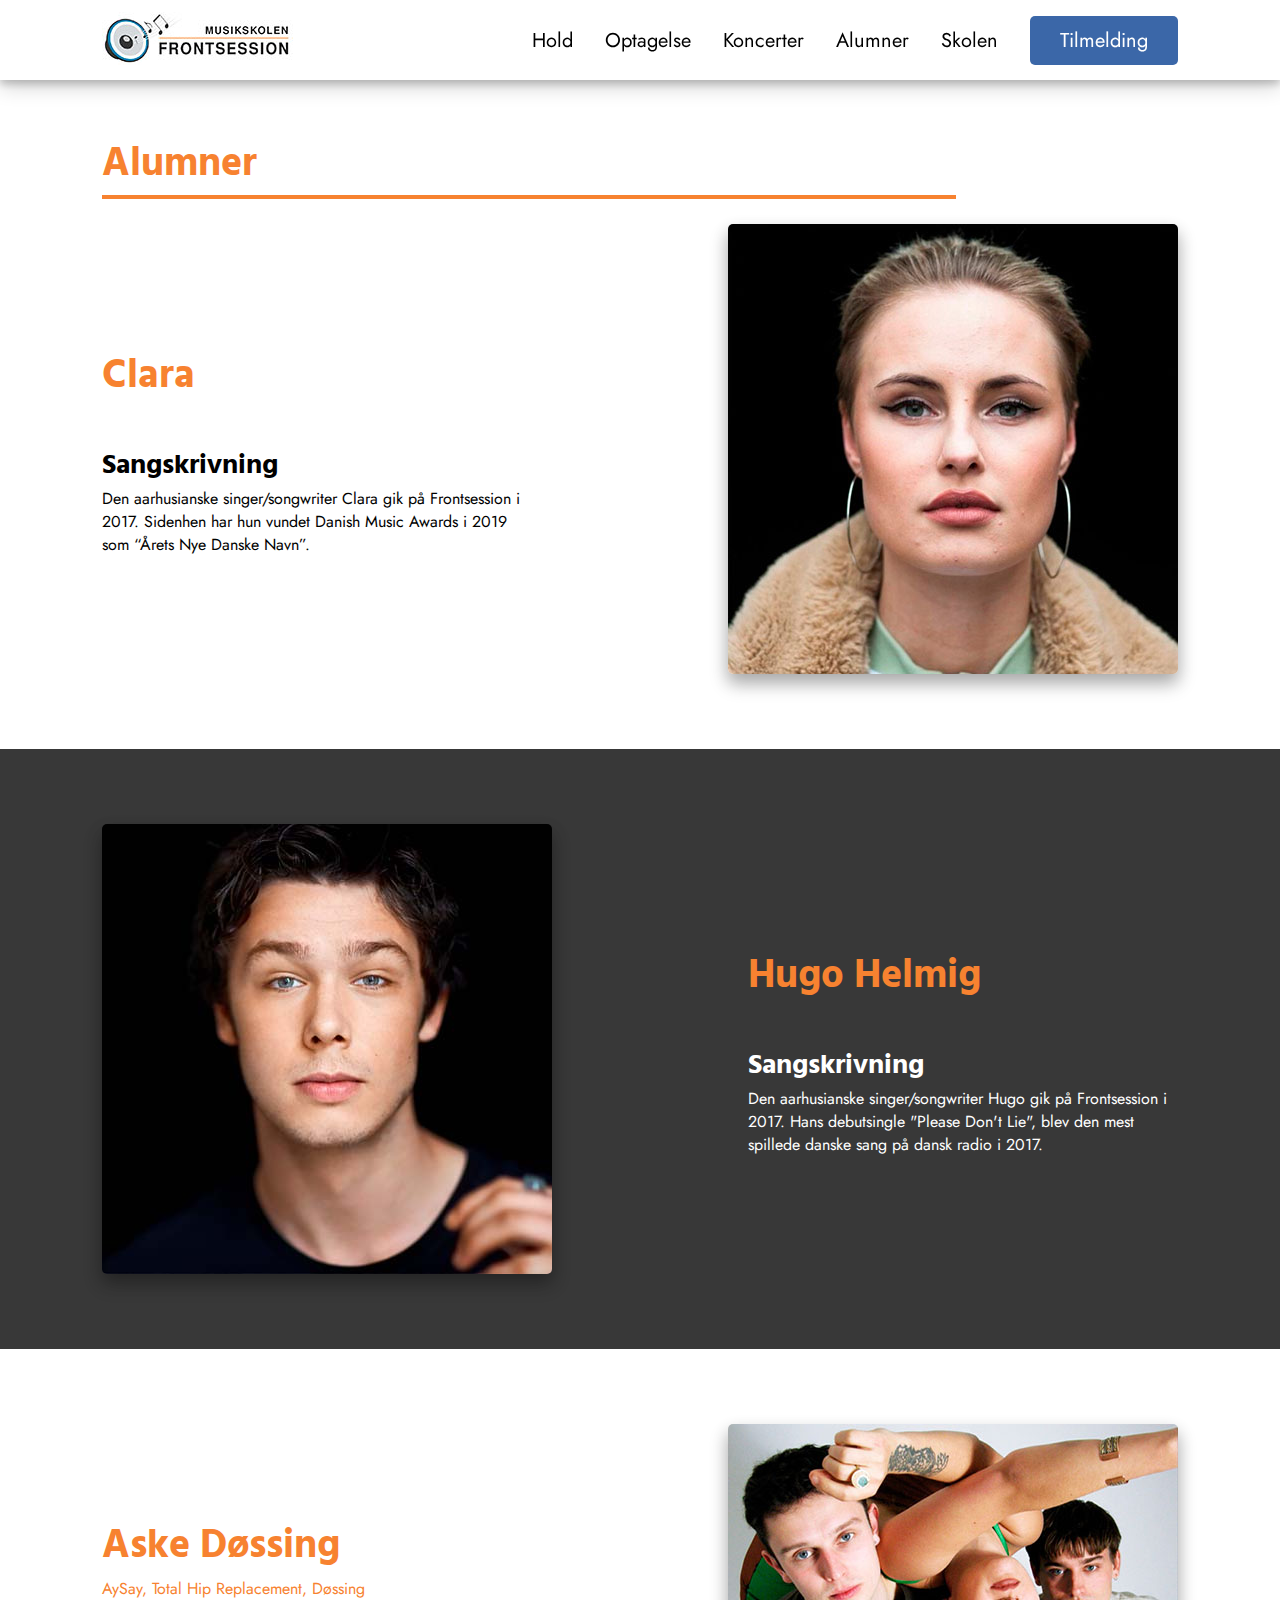
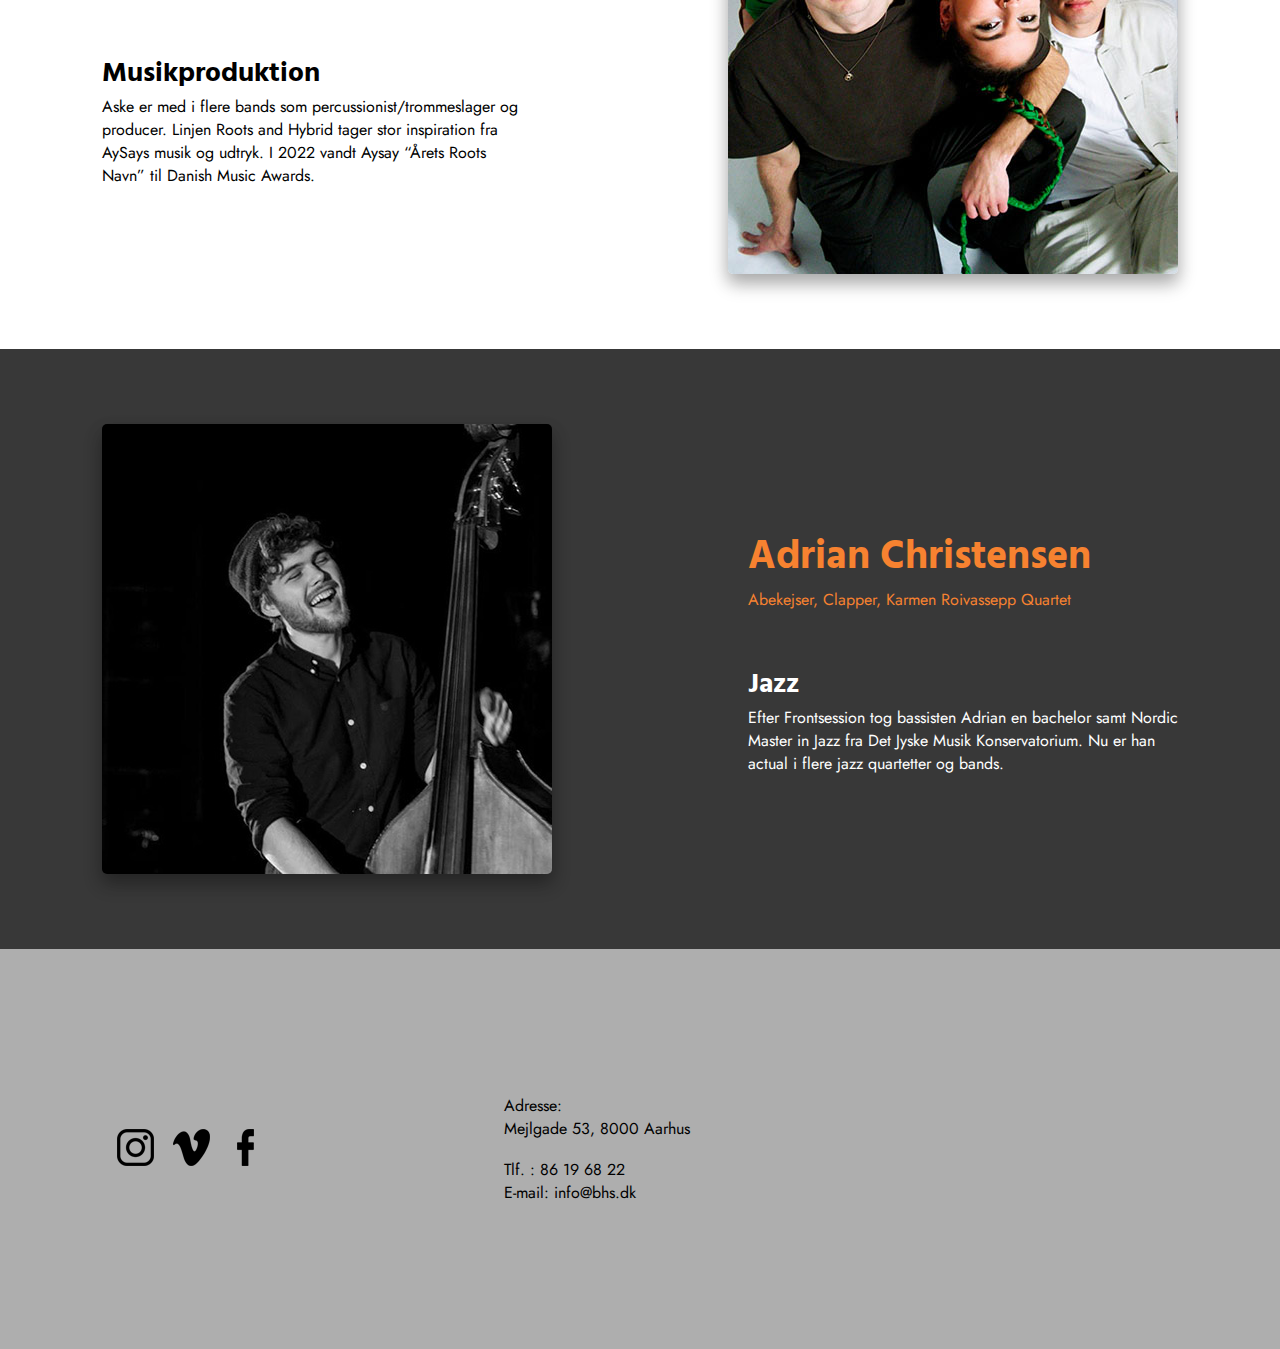
==== commit 9820fd59: "fixed logo issue" ====
--- a/alumner.html
+++ b/alumner.html
@@ -12,7 +12,9 @@
     <header>
         <!-- Computer header -->
         <div id="pcheader">
-            <a href="index.html"><img class="logo" src="images/frontsession-logo-computer.jpg" alt="frontsession-logo-computer"></a>
+            <a class="bigpicnyheder"href="index.html"><img class="logo" src="images/frontsession-logo-computer.jpg" alt="frontsession-logo-computer"></a>
+            <a class="medpicnyheder" href="index.html"><img src="images/frontsession-logo-mobil.jpg" alt="frontsession-logo-mobil"></a>
+
             <nav>
                 <a href="hold.html">Hold</a>
                 <a href="optagelse.html">Optagelse</a>
--- a/stylesresponsive.css
+++ b/stylesresponsive.css
@@ -254,6 +254,7 @@
 
     nav{
         width: 60%;
+        align-items: center;
     }
     nav a{
         font-size: 20px;
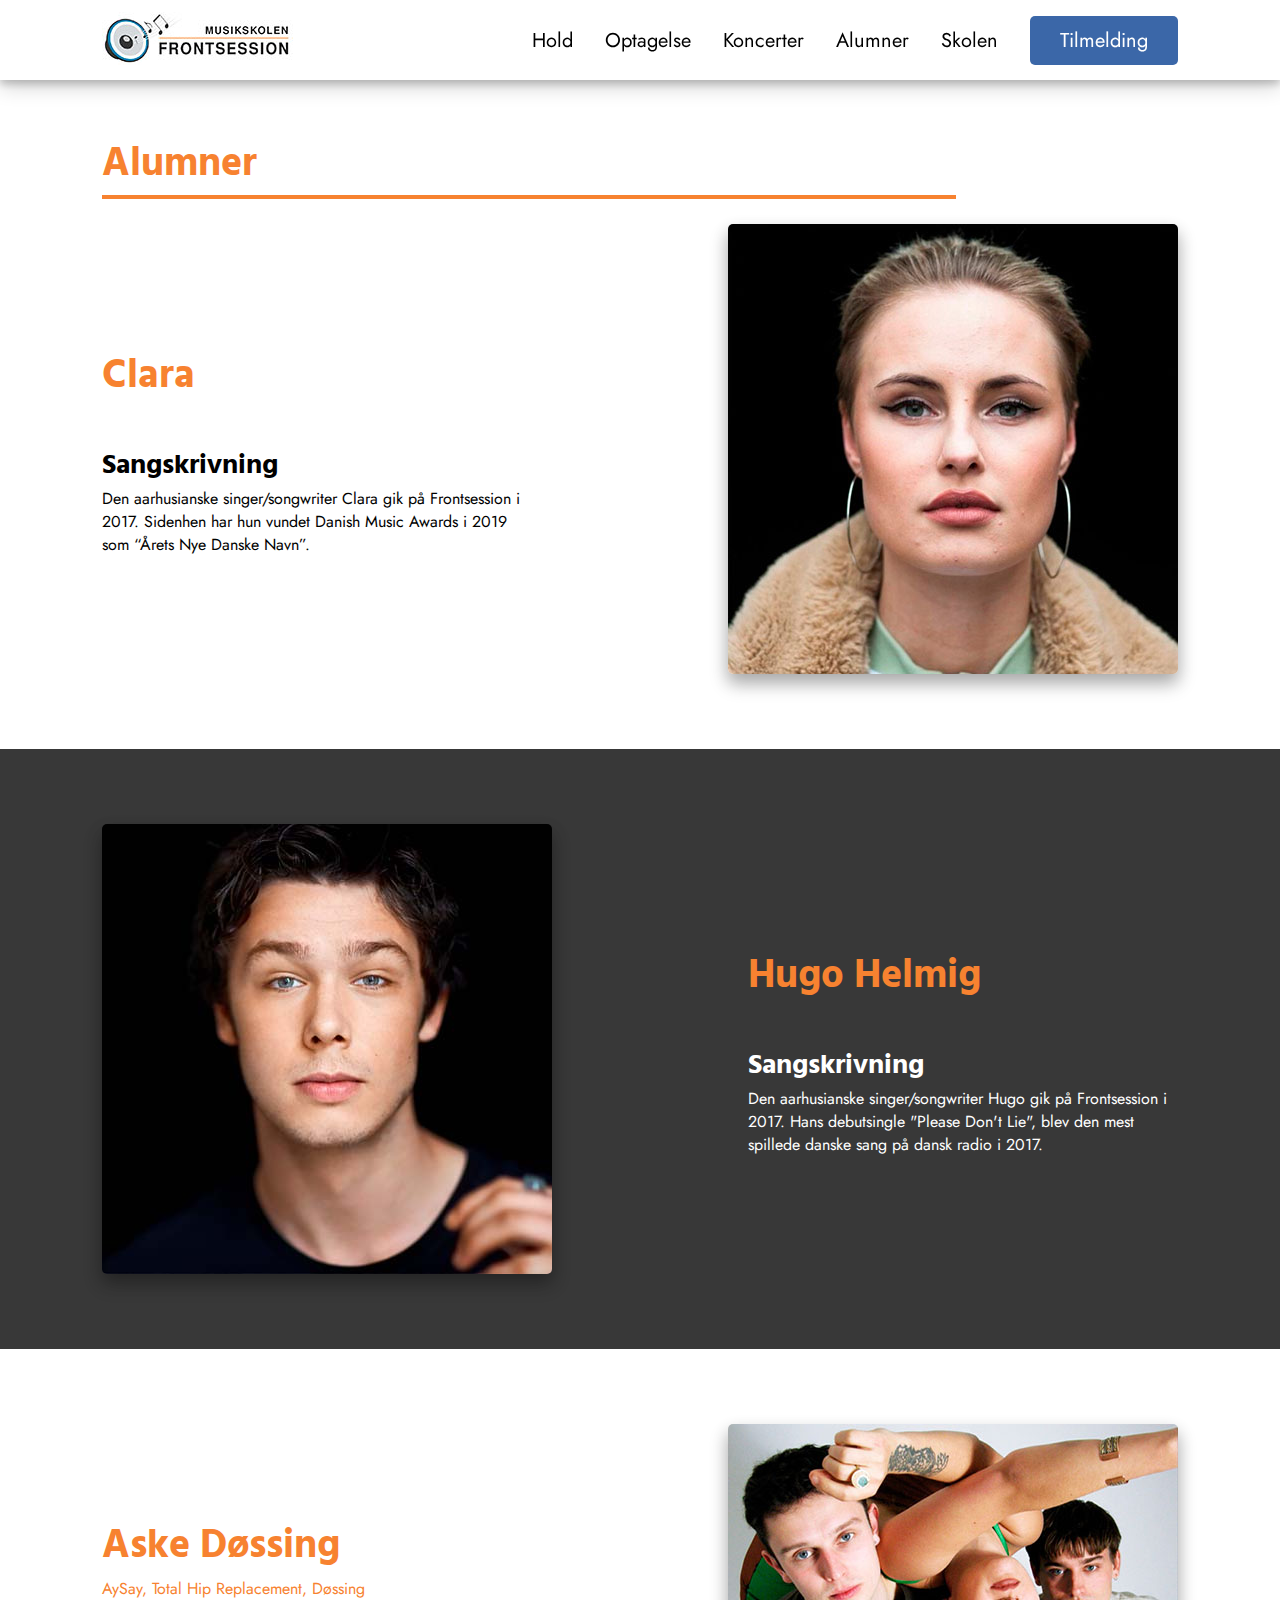
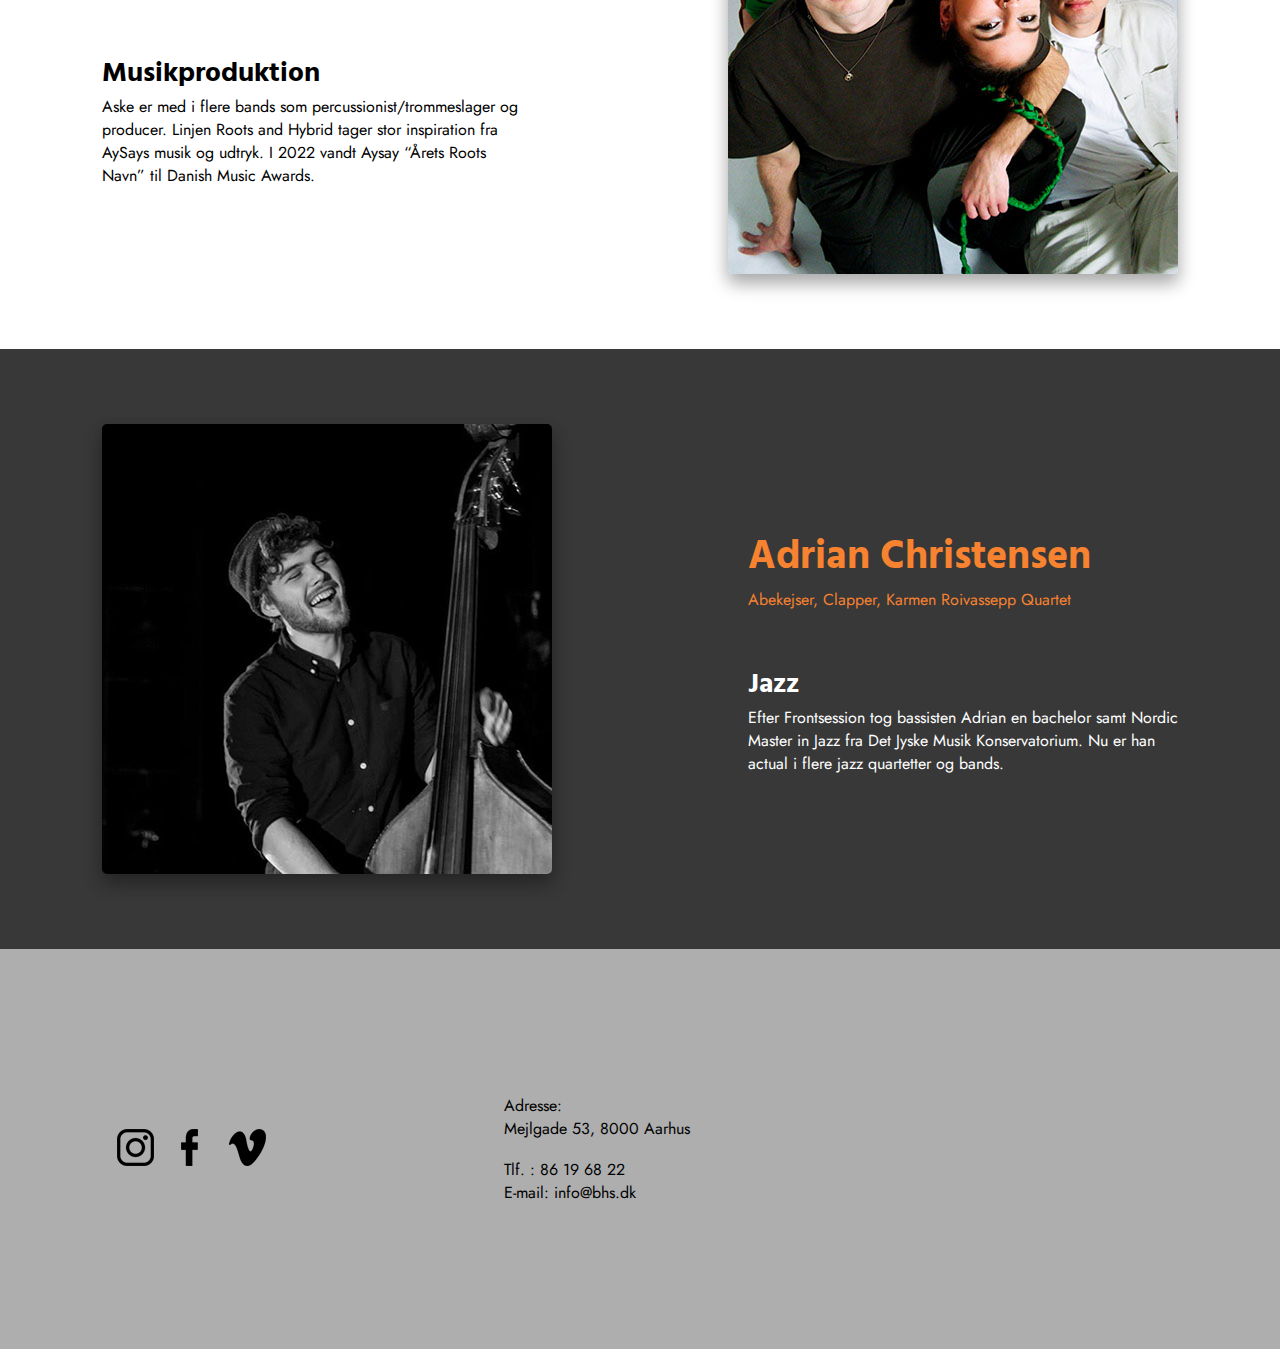
==== commit b7b9f99c: "everything but Alumner is validated" ====
--- a/alumner.html
+++ b/alumner.html
@@ -7,12 +7,13 @@
     <title>Frontsession | Alumner</title>
     <link rel="stylesheet" href="styles.css">
     <link rel="stylesheet" href="stylesresponsive.css">
+    <link rel="icon" href="images/frontsession-favicon.png" type="image/png">
 </head>
 <body>
     <header>
         <!-- Computer header -->
         <div id="pcheader">
-            <a class="bigpicnyheder"href="index.html"><img class="logo" src="images/frontsession-logo-computer.jpg" alt="frontsession-logo-computer"></a>
+            <a class="bigpicnyheder" href="index.html"><img class="logo" src="images/frontsession-logo-computer.jpg" alt="frontsession-logo-computer"></a>
             <a class="medpicnyheder" href="index.html"><img src="images/frontsession-logo-mobil.jpg" alt="frontsession-logo-mobil"></a>
 
             <nav>
@@ -116,8 +117,8 @@
     <div class="trekolonner spacetop spacebottom">
         <div>
             <a href="https://www.instagram.com/frontsession/?hl=en"><img src="images/instagram-logo.png" alt="Instagram"></a>
+            <a href="https://www.facebook.com/frontsession/"><img src="images/facebook-logo.png" alt="Facebook"></a>
             <a href="https://vimeo.com/frontsession"><img src="images/vimeo-logo.png" alt="Vimoe"></a>
-            <a href="https://www.facebook.com/frontsession/"><img src="images/facebook-logo.png" alt="Facebook"></a>
         </div>
 
         <div>
--- a/styles.css
+++ b/styles.css
@@ -60,6 +60,13 @@
 h4{
     font-family: 'Hind Siliguri', sans-serif;
 }
+
+h5{
+    font-family: 'Jost', sans-serif;
+    font-weight: bold;
+    color: white;
+}
+
 p{
     font-family: 'Jost', sans-serif;
 
@@ -88,14 +95,8 @@
     align-items: center;
 
     color: white;
-
-    transition: 0.5s;
-}
-
-.landing .firekolonner section:hover{
-    transform:scale(1.05);
-    filter: brightness(1.2);
-}
+}
+
 
 
 .landing .firekolonner section div{
@@ -173,13 +174,9 @@
 
 .layout section{
     border-radius:5px; 
+}
     
-    transition: 0.5s;
-}
-.layout section:hover{
-    transform:scale(1.05);
-    filter: brightness(1.4);
-}
+
 
 .layout section div { 
     display: flex;
--- a/stylesresponsive.css
+++ b/stylesresponsive.css
@@ -7,6 +7,10 @@
     .spacebottom{
         padding-bottom: 75px;
     }
+    .holdspace{
+        padding:75px;
+    }
+
     footer a{
         margin-left:15px;
     }
@@ -93,6 +97,10 @@
     h4{
         font-size: 36px;
     }
+
+    h5{
+        font-size: 24px;
+    }
     p{
         font-size: 24px;
     }
@@ -108,7 +116,14 @@
     .landing .firekolonner a section{
         height: 400px;
         width: 300px;
-    }
+        transition: 0.5s;
+    }
+    
+    .landing .firekolonner section:hover{
+        transform:scale(1.05);
+        filter: brightness(1.2);
+    }
+    
     
     .landing .firekolonner a section div{
         width: 250px;
@@ -128,6 +143,12 @@
         width: 400px;
         height:400px;
         
+        transition: 0.5s;
+    }
+
+    .layout section:hover{
+        transform:scale(1.05);
+        filter: brightness(1.4);
     }
 
     .layout section div { 
@@ -192,6 +213,7 @@
     }
 }
 
+/*mellem skærm */
 @media screen and (max-width:1450px){
     .spacetop{
         padding-top: 75px;
@@ -199,6 +221,11 @@
     .spacebottom{
         padding-bottom: 75px;
     }
+
+    .holdspace{
+        padding:75px;
+    }
+        
     footer a{
         margin-left:15px;
     }
@@ -278,6 +305,10 @@
     h4{
         font-size: 28px;
     }
+
+    h5{
+        font-size: 16px;
+    }
     p{
         font-size: 16px;
     }
@@ -293,7 +324,14 @@
     .landing .firekolonner a section{
         height: 350px;
         width: 225px;
-    }
+        transition: 0.5s;
+    }
+    
+    .landing .firekolonner section:hover{
+        transform:scale(1.05);
+        filter: brightness(1.2);
+    }
+    
     
     .landing .firekolonner a section div{
         width: 175px;
@@ -352,6 +390,13 @@
     .layout section{
         width: 300px;
         height:400px;
+
+        transition: 0.5s;
+    }
+
+    .layout section:hover{
+        transform:scale(1.05);
+        filter: brightness(1.4);
     }
 
     .layout section div { 
@@ -384,7 +429,7 @@
     }
 }
 
-
+/*mobil*/
 @media screen and (max-width:1080px){
     .spacetop{
         padding-top: 75px;
@@ -392,6 +437,12 @@
     .spacebottom{
         padding-bottom: 75px;
     }
+
+    .holdspace{
+        padding:0px;
+    }
+    
+    
     footer a{
         margin-left:15px;
     }
@@ -449,6 +500,10 @@
     h4{
         font-size: 18px;
     }
+
+    h5{
+        font-size: 16px;
+    }
     p{
         font-size: 16px;
     }
@@ -596,4 +651,5 @@
         width:100%;
     }
 
-}+}
+
